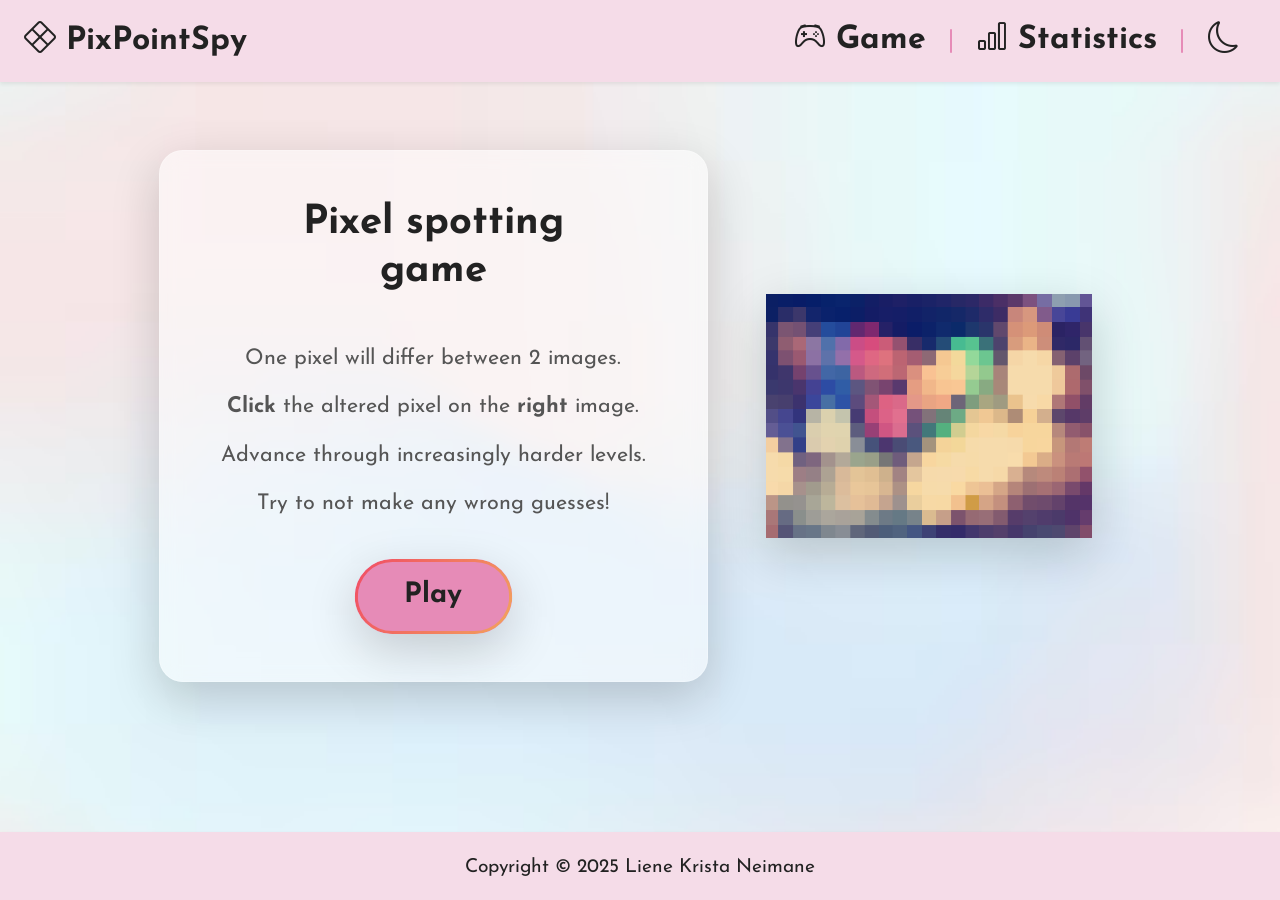
==== index.html @ 7faec217 "Replaced background music" ====
<!DOCTYPE html>
<html lang="en">

<head>
    <meta charset="UTF-8">
    <link href="images/icon.png" rel="icon">
    <link href="css/styles.css" rel="stylesheet">
    <link rel="stylesheet" href="https://cdn.jsdelivr.net/npm/bootstrap-icons@1.11.1/font/bootstrap-icons.css">
    <link rel="stylesheet"
          href="https://cdn.jsdelivr.net/npm/bootstrap@4.5.3/dist/css/bootstrap.min.css"
          integrity="sha384-TX8t27EcRE3e/ihU7zmQxVncDAy5uIKz4rEkgIXeMed4M0jlfIDPvg6uqKI2xXr2"
          crossorigin="anonymous">

    <title>PixPointSpy Menu</title>
</head>

<body>
    <!-- Navbar -->
    <nav class="navbar navbar-expand-lg fixed-top shadow-sm">
        <div class="container-fluid navbar-nav">
            <div class="d-flex ms-auto">
                <a class="nav-link" href="index.html"><i class="bi bi-x-diamond"></i> PixPointSpy</a>
            </div>
            <div class="d-flex ms-auto">
                <a class="nav-link" href="game.html"><i class="bi bi-controller"></i> Game</a>
                <div class="nav-divider mx-3"></div>
                <a class="nav-link" href="statistics.html"><i class="bi bi-bar-chart"></i> Statistics</a>
                <div class="nav-divider mx-3"></div>
                <button id="themeToggle" class="btn nav-link" style="font-size: 2rem; font-weight: bold;"><i class="bi bi-moon"></i></button>
            </div>
        </div>
    </nav>

    <!-- Main content -->
    <main class="d-flex align-items-center justify-content-center">
        <div class="container-fluid">
            <div class="row align-items-center">

                <!-- LEFT SIDE: Glass card with text -->
                <div class="col-lg-7 col-md-6 text-center text-md-start">
                    <div class="glass-card p-5 shadow-lg rounded-4">
                        <h2 class="display-4 fw-bold mb-3">Pixel spotting game</h2>
                        <p class="mb-3">
                            One pixel will differ between 2 images.
                        </p>
                        <p class="mb-3">
                            <b>Click</b> the altered pixel on the <b>right</b> image.
                        </p>
                        <p class="mb-3">
                            Advance through increasingly harder levels.
                        </p>
                        <p class="mb-3">
                            Try to not make any wrong guesses!
                        </p>
                        <br>
                        <a href="game.html" class="btn btn-primary px-5 py-3 rounded-pill shadow-lg font-weight-bold">
                            Play
                        </a>
                    </div>
                </div>

                <!-- RIGHT SIDE: 3D tilted image -->
                <div class="col-lg-5 col-md-6 text-center">
                    <div class="image-tilt-wrapper mx-auto">
                        <img src="images/pixels.png" alt="Pixel art preview" class="img-fluid tilt-image shadow-lg rounded-4">
                    </div>
                </div>

            </div>
        </div>
    </main>

    <!-- Footer -->
    <footer class="text-center py-3 shadow-sm position-relative" id="footerCredits">
        <small>Copyright © 2025 Liene Krista Neimane</small>

        <div id="creditsPopup" class="credits-popup">
            <p>CS50x Final Project</p>
            <p>Sound effects: 
                <a href="https://www.zapsplat.com/music/ui-user-interface-alert-game-software-success-loading-complete" target="_blank">Correct sound</a>, 
                <a href="https://www.zapsplat.com/music/ui-user-interface-alert-game-software-complete-tone" target="_blank">Wrong sound</a>
            </p>
            <p>Background music: 
                <a href="https://open.spotify.com/track/3JNG0zIgEMEs5UwEFeDVWr?si=c840a1ca27224885" target="_blank">Max Seraph & ELme - Folium</a>
            </p>
        </div>
    </footer>


    <script src="js/global.js"></script>
</body>

</html>
---- css/styles.css ----
@import url('https://fonts.googleapis.com/css2?family=Josefin+Sans:wght@300;400&display=swap');


/* Light theme */
:root {
    --bg-image: url("../images/bg-light.png");
    --bg-color: #f5dce8;
    --text-color: #222;

    --navbar-bg: #f5dce8;
    --footer-bg: #f5dce8;
    --navbar-text: #222;

    --btn-primary-bg: #e68bb7;
    --btn-primary-text: #fff;

    --card-bg: rgba(255, 255, 255, 0.5);
    --game-card-bg: #f9f5fc;
    --game-card-border: #e6d7f2;
    --info-card-bg: #fef6f8;
    --info-card-border: #f7cad0;

    --glass-bg: rgba(255, 255, 255, 0.5);
    --glass-border: rgba(255, 255, 255, 0.3);
    --glass-text: #222;
    --glass-text-muted: #555;

    --menu-background: #dab0c47b;
}

/* Dark theme */
[data-theme="dark"] {
    --bg-image: url("../images/bg-dark.png");
    --bg-color: #46142c;
    --text-color: #f5f5f5;

    --navbar-bg: #46142c;
    --footer-bg: #46142c;

    --btn-primary-bg: #76214a;
    --btn-primary-text: #fff;
    --navbar-text: #eee;

    --card-bg: rgba(40, 40, 40, 0.491);
    --game-card-bg: #2b2b3a;
    --game-card-border: #44445a;
    --info-card-bg: #3a3742;
    --info-card-border: #5c566b;

    --glass-bg: rgba(30, 30, 40, 0.6);
    --glass-border: rgba(255, 255, 255, 0.1);
    --glass-text: #eee !important;
    --glass-text-muted: #ccc !important;

    --menu-background: #46142c79;
}

* {
  transition: background-color 0.1s ease, color 0.1s ease;
}


body {
    background-color: var(--bg-color);
    background-image: var(--bg-image);
    background-repeat: no-repeat;
    background-attachment: fixed; 
    background-size: 100% 100%;
    
    font-family: "Josefin Sans", sans-serif !important;
    text-align: center;
    align-items: center;
    margin-top: 40px;

    display: flex;
    flex-direction: column;
    min-height: 100vh;
    margin: 0;
    /* height: 100%; */
}

html {
    height: 100%;
    margin: 0
}

main {
    min-height: calc(100vh - 160px);
    flex: 1;
}

main .container-fluid {
    max-width: 2000px;
    padding-left: 4%;
    padding-right: 4%;
}


/* Navbar */
.navbar {
    background-color: var(--navbar-bg);
    font-weight: bold;
    font-size: 2rem;
    width: 100%;
    flex-shrink: 0;
}

.navbar .nav-link,
.navbar .btn.nav-link {
    color: var(--navbar-text) !important;
    position: relative;
}

.navbar .nav-link:hover,
.navbar .btn.nav-link:hover {
    color: #b56aaf !important;
}

/* Divider */
.nav-divider {
    width: 2px;
    height: 24px;
    background-color: var(--btn-primary-bg);
    align-self: center;
    border-radius: 10px !important;
}

.music-dropdown {
    position: relative;
}

.music-menu {
    position: absolute;
    top: 100%;
    left: 50%;
    transform: translateX(-50%);
    display: none;
    background: var(--navbar-bg);
    border: 1px solid var(--glass-border);
    border-radius: 6px;
    padding: 0.5rem;
    min-width: 150px;
    z-index: 1000;
}

.music-dropdown.active .music-menu {
    display: block;
}

.music-menu {
    transition: opacity 0.2s ease;
}


/* Footer */
footer {
    background-color: var(--footer-bg);
    font-size: 1.5rem;
    width: 100%;
    flex-shrink: 0;
    color: var(--navbar-text) !important;
}

.credits-popup {
    display: none;
    position: absolute;
    bottom: 100%; 
    left: 50%;
    transform: translateX(-50%);
    background-color: var(--bg-color);
    color: var(--navbar-text);
    padding: 10px 15px;
    border-radius: 8px;
    font-size: 0.85rem;
    text-align: left;
    min-width: 250px;
    box-shadow: 0 4px 8px rgba(0,0,0,0.3);
    z-index: 10;
}

.credits-popup p {
    margin: 5px 0;
}

.credits-popup a {
    color: var(--glass-text-muted) !important;
}

.credits-popup a:hover {
    color: #b56aaf !important;
}

#footerCredits:hover .credits-popup {
    display: block;
}



/* --- 3D Tilt Image Effect --- */
.image-tilt-wrapper img {
    max-width: 85%;
    transition: transform 0.4s ease, box-shadow 0.4s ease;
}

.tilt-image:hover {
    transform: rotateY(10deg) rotateX(-5deg) scale(1.05);
    box-shadow: 0 25px 45px rgba(0, 0, 0, 0.3);
}

.tilt-image:hover {
    transform: rotateY(10deg) rotateX(-5deg) scale(1.03);
    box-shadow: 0 20px 40px rgba(0, 0, 0, 0.25);
}

.tilt-image:active {
    transform: rotateY(0deg) rotateX(0deg) scale(0.98);
}


@media (max-width: 768px) {
    main .row {
        text-align: center;
    }
    .tilt-image {
        max-width: 80%;
    }
}


/* Statistics table */
table {
    color: var(--glass-text) !important;
    border-radius: 12px;
    overflow: hidden;
}



/* --- Glassmorphism card --- */
.glass-card {
    background: var(--glass-bg);
    border: 1px solid var(--glass-border);
    color: var(--glass-text);
    backdrop-filter: blur(10px);
    border: 1px solid rgba(255, 255, 255, 0.25);
    box-shadow: 0 4px 30px rgba(0, 0, 0, 0.15);
    max-width: 110%;
    border-radius: 1.5rem;
    transition: transform 0.3s ease, box-shadow 0.3s ease;
}

.glass-card h2 {
    font-size: 2.5rem;
    font-weight: 700;
    padding-bottom: 2rem;
    padding-left: 2.5rem;
    padding-right: 2.5rem;
}

.glass-card p {
    font-size: 1.35rem;
    color: var(--glass-text-muted);
}

.list-group-item {
    background: var(--glass-bg) !important;
    border: 1px solid var(--glass-border) !important; 
}


/* Buttons */
.glass-card .btn-primary {
    transition: all 0.2s ease-in-out !important;  
    padding: 4rem;
    font-size: 1.7rem;
    background-color: var(--btn-primary-bg);
    color: var(--glass-text);
    position: relative;
    z-index: 1;
    overflow: hidden;
    border: transparent;
    background-clip: padding-box;
    transform: scale(1.03);
}

.btn-primary:hover {
    background-color: var(--btn-primary-bg) !important;
    box-shadow: 0 0 20px rgba(255, 255, 255, 0.4) !important;
    transform: translateY(-3px) !important;
}

.restart-highlight {
    position: relative;
    z-index: 1;
    overflow: hidden;
}

.restart-highlight::before,
.glass-card .btn-primary::before {
    content: "";
    position: absolute;
    inset: 0;
    border-radius: inherit;
    padding: 3px;
    background: linear-gradient(
        120deg,
        #ff000073,
        #ff80007b,
        #ffff007e,
        #00ff0080,
        #0000ff76,
        #8c00ff7e,
        #ff000075
    );
    background-size: 400% 400%;
    animation: rainbow-border 6s linear infinite;
    z-index: -1;
    mask: 
        linear-gradient(#fff 0 0) content-box,
        linear-gradient(#fff 0 0);
    mask-composite: exclude;
}

@keyframes rainbow-border {
    0% { background-position: 0% 50%; }
    50% { background-position: 100% 50%; }
    100% { background-position: 0% 50%; }
}

.start-btn {
    transition: all 0.2s ease-in-out !important;  
    background-color: var(--bg-color) !important;
    color: var(--text-color) !important;
}

.start-btn:hover {
    background-color: var(--btn-primary-bg) !important;
    transform: scale(1.03);
}


/* Game cards */
.game-card {
    color: var(--glass-text) !important;
    background: var(--game-card-bg) !important;
    border: 2px solid var(--game-card-border) !important;
    border-radius: 30px !important;
}

.info-card {
    color: var(--glass-text) !important;
    background: var(--info-card-bg) !important;
    border: 2px solid var(--info-card-border) !important;
    border-radius: 30px !important;
}

.row > [class*='col-'] {
    display: flex;
}


/* Canvas */
.canvas-container {
    display: flex;
    justify-content: center;
    align-items: flex-start;
    gap: 20px;
    flex-wrap: nowrap;
    padding: 10px;
}

.canvas-box {
    flex: 0 0 auto;
    text-align: center;
    border-radius: 12px;
    background: var(--menu-background);
    padding: 10px;
    box-shadow: 0px 2px 10px rgba(38, 29, 41, 0.312) !important;
}

canvas {
    display: block;
    width: auto;
    height: auto;
    max-width: none;
    max-height: none;
    border-radius: 10px;
    box-shadow: 0 2px 8px rgba(0, 0, 0, 0.15);
    image-rendering: pixelated;
}


@media (max-width: 992px) {
    .canvas-container {
        flex-wrap: nowrap;
        overflow-x: auto;
    }
}


/* Game info styling */
.stats-panel {
    background: rgba(255, 255, 255, 0.7);
    border-radius: 10px;
    padding: 15px;
    text-align: left;
    font-size: 1.2rem;
    box-shadow: inset 0 0 10px rgba(0,0,0,0.1);
}

.stat-item {
    display: flex;
    justify-content: space-between;
    margin: 8px 0;
}

.stat-label {
    font-weight: bold;
    color: #555;
}

.stat-value {
    font-weight: bold;
    color: #222;
}

.stat-divider {
    border-top: 1px solid rgba(0, 0, 0, 0.2);
    margin: 10px 0;
}


/* Overlay */
#loadingOverlay {
    background: rgba(0, 0, 0, 0.55);
    z-index: 10;
    opacity: 0;
    pointer-events: none;
    transition: opacity 0.3s ease;
    border-radius: 0.25rem;
}

#loadingOverlay.active {
    opacity: 1;
    pointer-events: all;
}

.loading-text {
    font-size: 1.5rem;
    animation: pulse 1.5s ease-in-out infinite;
}

@keyframes pulse {
    0%, 100% { opacity: 0.6; transform: scale(1); }
    50% { opacity: 1; transform: scale(1.05); }
}


/* Hint */
#restartHint {
    opacity: 0;
    transition: opacity 0.1s ease;
    font-size: large !important;
}

#restartHint.show {
    display: block !important;
    opacity: 1;
}


/* Sonic easter egg */
#sonicDash {
    position: fixed;
    top: 50%;
    left: -100px;
    width: 80px;
    height: 80px;
    background: radial-gradient(circle, #00bfff 20%, rgba(0,191,255,0.5) 60%, transparent 80%);
    border-radius: 50%;
    box-shadow: 0 0 40px 20px rgba(0,191,255,0.5);
    opacity: 0;
    transform: translateY(-50%) scale(0.7);
    z-index: 9999;
    pointer-events: none;
    animation: sonic-dash 0.5s ease-in-out forwards;
    animation-delay: 0.3s;
}

@keyframes sonic-dash {
    0% {
        left: -100px;
        opacity: 1;
        transform: translateY(-50%) scale(0.7);
        box-shadow: 0 0 40px 20px rgba(0,191,255,0.5);
    }
    40% {
        transform: translateY(-55%) scale(1.2);
        box-shadow: 0 0 80px 40px rgba(0,191,255,0.7);
    }
    100% {
        left: calc(100vw + 100px);
        opacity: 0;
        transform: translateY(-50%) scale(0.5);
        box-shadow: 0 0 0 0 rgba(0,191,255,0);
    }
}


/* Kirby easter egg */
#kirbyStar {
    position: fixed;
    top: 50%;
    left: -100px;
    width: 80px;
    height: 80px;
    background: radial-gradient(circle, #ffb6c1 0%, #ff69b4 70%, transparent 100%);
    border-radius: 50%;
    animation: kirby-fly 1s ease-in-out forwards;
    animation-delay: 0.1s;
    z-index: 9999;
    box-shadow: 0 0 20px rgba(255, 182, 193, 0.8);
}

@keyframes kirby-fly {
    0% { transform: translateY(0) scale(1); opacity: 1; }
    50% { transform: translateX(50vw) translateY(-50px) scale(1.2); }
    100% { transform: translateX(110vw) translateY(0) scale(0.8); opacity: 0; }
}
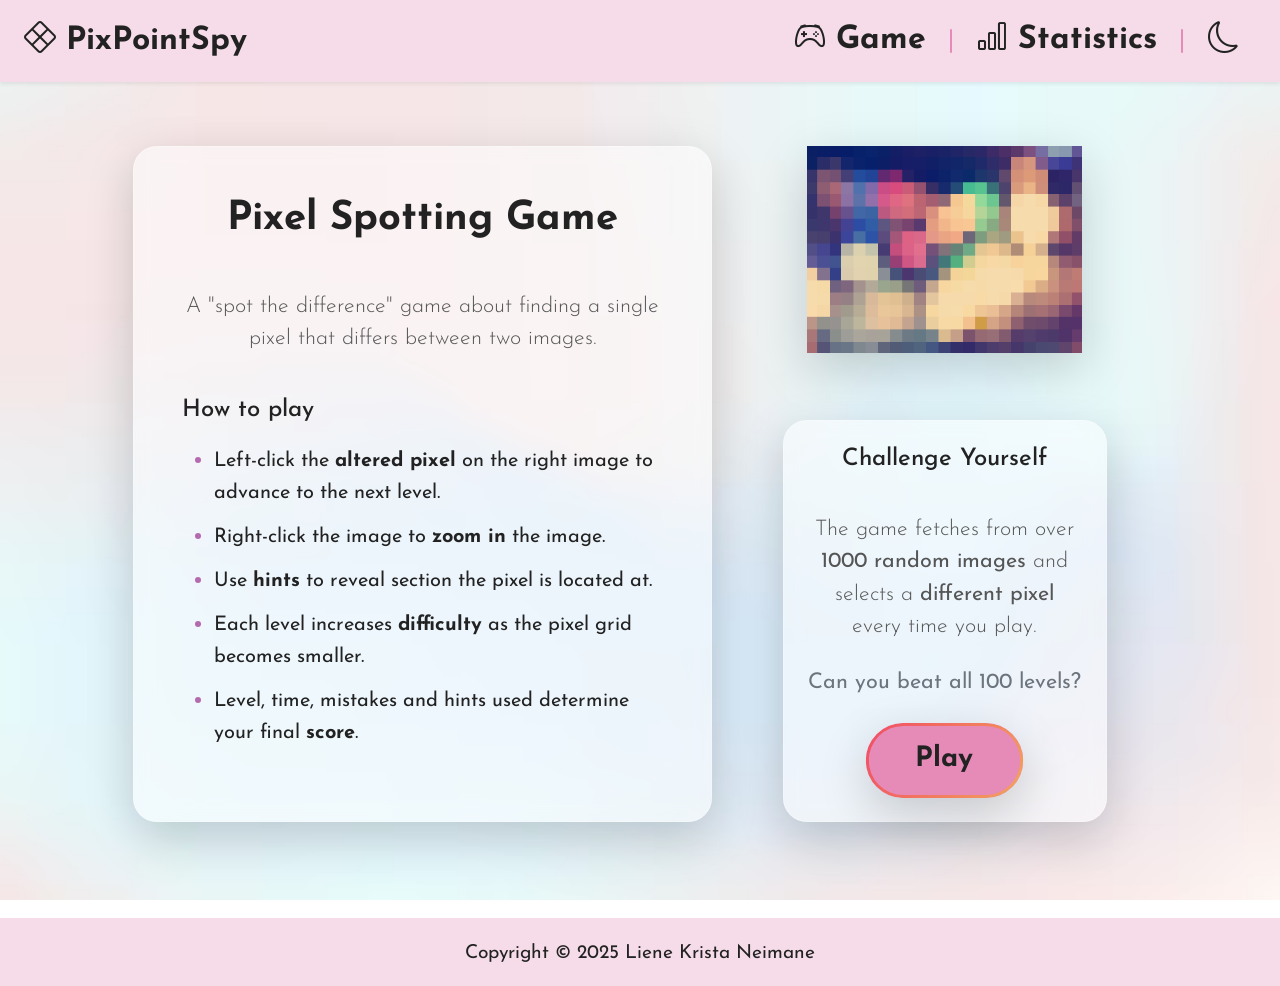
==== commit 99ae0372: "Updated main menu to look much better" ====
--- a/index.html
+++ b/index.html
@@ -32,43 +32,68 @@
     </nav>
 
     <!-- Main content -->
-    <main class="d-flex align-items-center justify-content-center">
-        <div class="container-fluid">
-            <div class="row align-items-center">
+    <main class="container my-5"  style="padding-top: 50px;">
+        <div class="d-flex align-items-center justify-content-center py-5">
+            <div class="container-fluid px-5">
+                <div class="row g-4 align-items-stretch">
 
-                <!-- LEFT SIDE: Glass card with text -->
-                <div class="col-lg-7 col-md-6 text-center text-md-start">
-                    <div class="glass-card p-5 shadow-lg rounded-4">
-                        <h2 class="display-4 fw-bold mb-3">Pixel spotting game</h2>
-                        <p class="mb-3">
-                            One pixel will differ between 2 images.
-                        </p>
-                        <p class="mb-3">
-                            <b>Click</b> the altered pixel on the <b>right</b> image.
-                        </p>
-                        <p class="mb-3">
-                            Advance through increasingly harder levels.
-                        </p>
-                        <p class="mb-3">
-                            Try to not make any wrong guesses!
-                        </p>
-                        <br>
-                        <a href="game.html" class="btn btn-primary px-5 py-3 rounded-pill shadow-lg font-weight-bold">
-                            Play
-                        </a>
+                    <!-- LEFT SIDE: Glass card -->
+                    <div class="col-lg-7 col-md-7 d-flex">
+                        <div class="glass-card p-5 shadow-lg rounded-4 w-100">
+                            <h2 class="display-4 fw-bold mb-3 text-center">Pixel Spotting Game</h2>
+
+                            <p class="lead text-center mb-3">
+                                A "spot the difference" game about finding a single pixel that differs between two images.
+                            </p>
+                            <br>
+
+                            <h4 class="fw-semibold mb-3">How to play</h4>
+                            <ul class="fs-5 mb-4">
+                                <li class="mb-2">Left-click the <b>altered pixel</b> on the right image to advance to the next level.</li>
+                                <li class="mb-2">Right-click the image to <b>zoom in</b> the image.</li>
+                                <li class="mb-2">Use <b>hints</b> to reveal section the pixel is located at.</li>
+                                <li class="mb-2">Each level increases <b>difficulty</b> as the pixel grid becomes smaller.</li>
+                                <li class="mb-2">Level, time, mistakes and hints used determine your final <b>score</b>.</li>
+                            </ul>
+                        </div>
+                    </div>
+
+
+                    <!-- RIGHT SIDE: Column with image and card aligned -->
+                    <div class="col-lg-5 col-md-5 d-flex flex-column justify-content-between">
+
+                        <!-- TOP: Image -->
+                        <div class="text-center">
+                            <div class="image-tilt-wrapper mx-auto" style="max-width: 80%;">
+                                <img src="images/pixels.png" alt="Pixel art preview" class="img-fluid tilt-image shadow-lg rounded-4">
+                            </div>
+                        </div>
+
+                        <!-- BOTTOM: Glass card -->
+                        <div class="mt-auto text-center">
+                            <div class="glass-card p-4 shadow-lg rounded-4 mx-auto" style="max-width: 80%;">
+                                <h4 class="fw-bold mb-3">Challenge Yourself</h4><br>
+                                <p class="lead text-center mb-4">
+                                    The game fetches from over <b>1000 random images</b> and selects a <b>different pixel</b> every time you play.
+                                </p>
+                                <p class="mb-4 text-muted">
+                                    Can you beat all 100 levels?
+                                </p>
+                                <div class="text-center">
+                                    <a href="game.html" class="btn btn-primary px-5 py-3 rounded-pill shadow-lg font-weight-bold">
+                                        Play
+                                    </a>
+                                </div>
+                            </div>
+                        </div>
                     </div>
                 </div>
-
-                <!-- RIGHT SIDE: 3D tilted image -->
-                <div class="col-lg-5 col-md-6 text-center">
-                    <div class="image-tilt-wrapper mx-auto">
-                        <img src="images/pixels.png" alt="Pixel art preview" class="img-fluid tilt-image shadow-lg rounded-4">
-                    </div>
-                </div>
-
             </div>
         </div>
     </main>
+
+
+
 
     <!-- Footer -->
     <footer class="text-center py-3 shadow-sm position-relative" id="footerCredits">
--- a/css/styles.css
+++ b/css/styles.css
@@ -76,7 +76,6 @@
     flex-direction: column;
     min-height: 100vh;
     margin: 0;
-    /* height: 100%; */
 }
 
 html {
@@ -194,6 +193,22 @@
     display: block;
 }
 
+
+/* List */
+.glass-card ul {
+    list-style-type: disc;
+    padding-left: 2rem;
+    line-height: 1.6;
+}
+
+.glass-card li {
+    font-size: 20px;
+}
+
+.glass-card li::marker {
+    color: #b56aaf;
+    font-size: 1.5rem;
+}
 
 
 /* --- 3D Tilt Image Effect --- */
@@ -398,6 +413,20 @@
 }
 
 
+/* Magnifying glass */
+#lensCanvas {
+    position: absolute;
+    width: 200px;
+    height: 200px;
+    border-radius: 50%;
+    pointer-events: none;
+    border: 2px solid var(--btn-primary-bg) !important;
+    box-shadow: 0 0 8px var(--glass-text-muted) !important;
+    z-index: 1000;
+    display: none;
+}
+
+
 /* Game info styling */
 .stats-panel {
     background: rgba(255, 255, 255, 0.7);
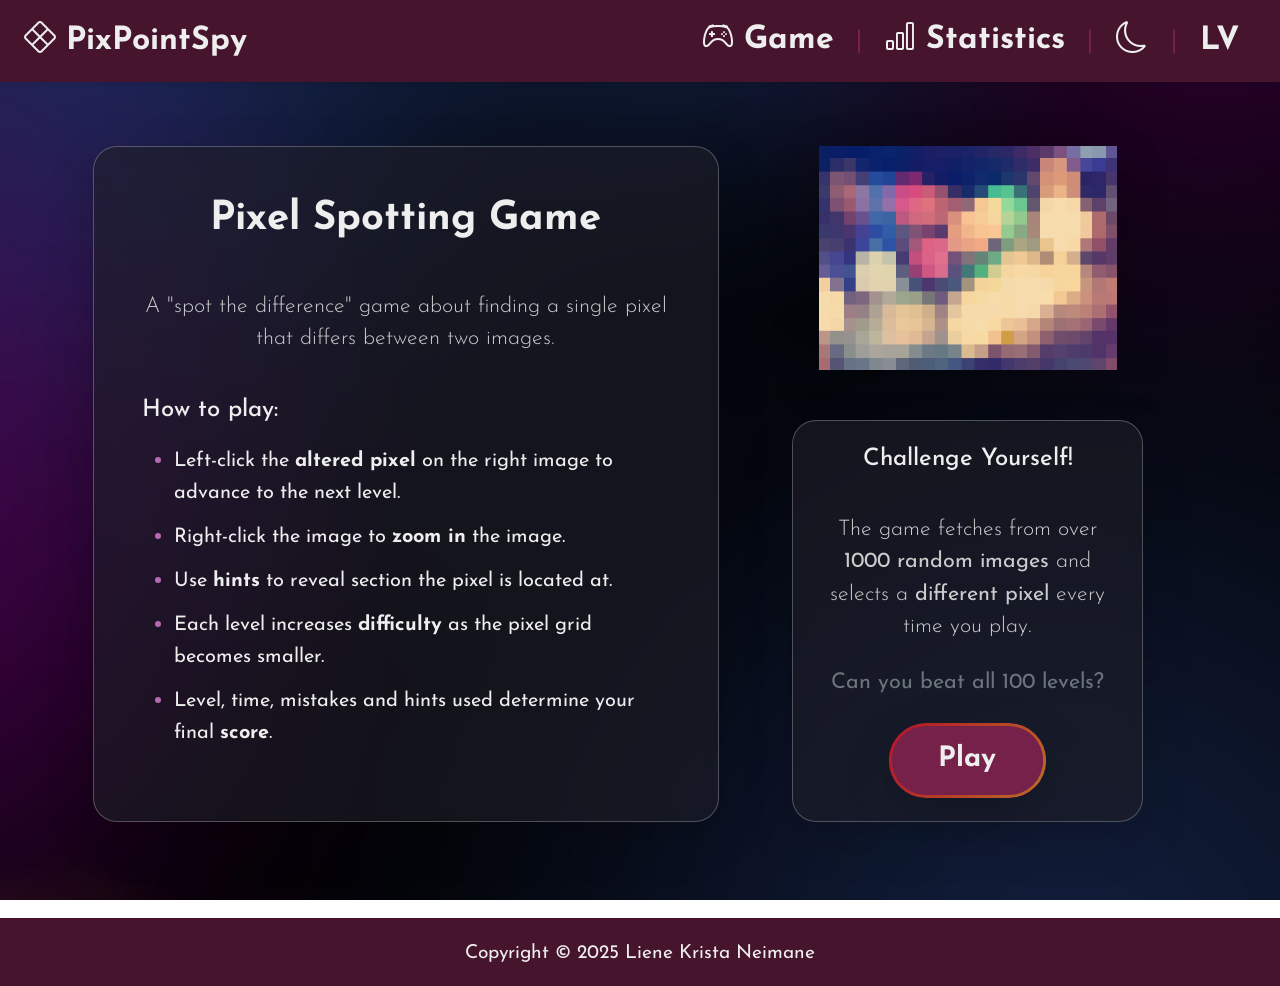
==== commit 39a90e6a: "Added Latvian language support and translations" ====
--- a/index.html
+++ b/index.html
@@ -11,7 +11,7 @@
           integrity="sha384-TX8t27EcRE3e/ihU7zmQxVncDAy5uIKz4rEkgIXeMed4M0jlfIDPvg6uqKI2xXr2"
           crossorigin="anonymous">
 
-    <title>PixPointSpy Menu</title>
+    <title>PixPointSpy</title>
 </head>
 
 <body>
@@ -22,42 +22,61 @@
                 <a class="nav-link" href="index.html"><i class="bi bi-x-diamond"></i> PixPointSpy</a>
             </div>
             <div class="d-flex ms-auto">
-                <a class="nav-link" href="game.html"><i class="bi bi-controller"></i> Game</a>
+                <a class="nav-link" href="game.html">
+                    <i class="bi bi-controller"></i> <span data-key="game">Game</span>
+                </a>
                 <div class="nav-divider mx-3"></div>
-                <a class="nav-link" href="statistics.html"><i class="bi bi-bar-chart"></i> Statistics</a>
+                <a class="nav-link" href="statistics.html">
+                    <i class="bi bi-bar-chart"></i> <span data-key="statistics">Statistics</span>
+                </a>
                 <div class="nav-divider mx-3"></div>
-                <button id="themeToggle" class="btn nav-link" style="font-size: 2rem; font-weight: bold;"><i class="bi bi-moon"></i></button>
+                <button id="themeToggle" class="btn nav-link" style="font-size: 2rem; font-weight: bold;">
+                    <i class="bi bi-moon"></i>
+                </button>
+                <div class="nav-divider mx-3"></div>
+                <button id="lang-btn" class="btn nav-link" style="font-size: 2rem; font-weight: bold;">LV</button>
             </div>
         </div>
     </nav>
 
     <!-- Main content -->
-    <main class="container my-5"  style="padding-top: 50px;">
+    <main class="container my-5" style="padding-top: 50px;">
         <div class="d-flex align-items-center justify-content-center py-5">
-            <div class="container-fluid px-5">
+            <div class="container-fluid px-2">
                 <div class="row g-4 align-items-stretch">
 
                     <!-- LEFT SIDE: Glass card -->
                     <div class="col-lg-7 col-md-7 d-flex">
                         <div class="glass-card p-5 shadow-lg rounded-4 w-100">
-                            <h2 class="display-4 fw-bold mb-3 text-center">Pixel Spotting Game</h2>
+                            <h2 class="display-4 fw-bold mb-3 text-center" data-key="heading_main">
+                                Pixel Spotting Game
+                            </h2>
 
-                            <p class="lead text-center mb-3">
+                            <p class="lead text-center mb-3" data-key="description_main">
                                 A "spot the difference" game about finding a single pixel that differs between two images.
                             </p>
                             <br>
 
-                            <h4 class="fw-semibold mb-3">How to play</h4>
+                            <h4 class="fw-semibold mb-3" data-key="heading_how_to_play">How to play</h4>
                             <ul class="fs-5 mb-4">
-                                <li class="mb-2">Left-click the <b>altered pixel</b> on the right image to advance to the next level.</li>
-                                <li class="mb-2">Right-click the image to <b>zoom in</b> the image.</li>
-                                <li class="mb-2">Use <b>hints</b> to reveal section the pixel is located at.</li>
-                                <li class="mb-2">Each level increases <b>difficulty</b> as the pixel grid becomes smaller.</li>
-                                <li class="mb-2">Level, time, mistakes and hints used determine your final <b>score</b>.</li>
+                                <li class="mb-2" data-key="rule_1">
+                                    Left-click the <b>altered pixel</b> on the right image to advance to the next level.
+                                </li>
+                                <li class="mb-2" data-key="rule_2">
+                                    Right-click the image to <b>zoom in</b> the image.
+                                </li>
+                                <li class="mb-2" data-key="rule_3">
+                                    Use <b>hints</b> to reveal section the pixel is located at.
+                                </li>
+                                <li class="mb-2" data-key="rule_4">
+                                    Each level increases <b>difficulty</b> as the pixel grid becomes smaller.
+                                </li>
+                                <li class="mb-2" data-key="rule_5">
+                                    Level, time, mistakes and hints used determine your final <b>score</b>.
+                                </li>
                             </ul>
                         </div>
                     </div>
-
 
                     <!-- RIGHT SIDE: Column with image and card aligned -->
                     <div class="col-lg-5 col-md-5 d-flex flex-column justify-content-between">
@@ -72,15 +91,15 @@
                         <!-- BOTTOM: Glass card -->
                         <div class="mt-auto text-center">
                             <div class="glass-card p-4 shadow-lg rounded-4 mx-auto" style="max-width: 80%;">
-                                <h4 class="fw-bold mb-3">Challenge Yourself</h4><br>
-                                <p class="lead text-center mb-4">
+                                <h4 class="fw-bold mb-3" data-key="challenge_heading">Challenge Yourself</h4><br>
+                                <p class="lead text-center mb-4" data-key="challenge_description">
                                     The game fetches from over <b>1000 random images</b> and selects a <b>different pixel</b> every time you play.
                                 </p>
-                                <p class="mb-4 text-muted">
+                                <p class="mb-4 text-muted" data-key="challenge_question">
                                     Can you beat all 100 levels?
                                 </p>
                                 <div class="text-center">
-                                    <a href="game.html" class="btn btn-primary px-5 py-3 rounded-pill shadow-lg font-weight-bold">
+                                    <a href="game.html" class="btn btn-primary px-5 py-3 rounded-pill shadow-lg font-weight-bold" data-key="play_button">
                                         Play
                                     </a>
                                 </div>
@@ -92,27 +111,29 @@
         </div>
     </main>
 
-
-
-
     <!-- Footer -->
     <footer class="text-center py-3 shadow-sm position-relative" id="footerCredits">
-        <small>Copyright © 2025 Liene Krista Neimane</small>
+        <small data-key="footer_copyright">Copyright © 2025 Liene Krista Neimane</small>
 
         <div id="creditsPopup" class="credits-popup">
-            <p>CS50x Final Project</p>
-            <p>Sound effects: 
-                <a href="https://www.zapsplat.com/music/ui-user-interface-alert-game-software-success-loading-complete" target="_blank">Correct sound</a>, 
-                <a href="https://www.zapsplat.com/music/ui-user-interface-alert-game-software-complete-tone" target="_blank">Wrong sound</a>
+            <p>
+                <span data-key="footer_photos">Photos:</span>
+                <a href="https://picsum.photos" target="_blank">Lorem Picsum</a>
             </p>
-            <p>Background music: 
+            <p>
+                <span data-key="footer_sounds">Sound effects:</span>
+                <a href="https://www.zapsplat.com/music/ui-user-interface-alert-game-software-success-loading-complete" target="_blank" data-key="source_correct">Zapsplat - Correct</a>,
+                <a href="https://www.zapsplat.com/music/ui-user-interface-alert-game-software-complete-tone" target="_blank" data-key="source_wrong">Zapsplat - Wrong</a>
+            </p>
+            <p>
+                <span data-key="footer_music">Background music:</span>
                 <a href="https://open.spotify.com/track/3JNG0zIgEMEs5UwEFeDVWr?si=c840a1ca27224885" target="_blank">Max Seraph & ELme - Folium</a>
             </p>
         </div>
     </footer>
 
-
-    <script src="js/global.js"></script>
+    <script src="js/theme.js"></script>
+    <script src="js/language.js"></script>
 </body>
 
 </html>
--- a/css/styles.css
+++ b/css/styles.css
@@ -56,7 +56,7 @@
 }
 
 * {
-  transition: background-color 0.1s ease, color 0.1s ease;
+    transition: background-color 0.1s ease, color 0.1s ease;
 }
 
 
@@ -556,3 +556,65 @@
     50% { transform: translateX(50vw) translateY(-50px) scale(1.2); }
     100% { transform: translateX(110vw) translateY(0) scale(0.8); opacity: 0; }
 }
+
+
+/* Zelda easter egg */
+#zeldaTriforce {
+    position: fixed;
+    top: 50%;
+    left: 50%;
+    width: 0;
+    height: 0;
+    transform: translate(-50%, -50%) scale(1);
+    z-index: 9999;
+    pointer-events: none;
+    opacity: 0;
+    animation: triforce-appear 1s ease-out forwards;
+}
+
+#zeldaTriforce::before,
+#zeldaTriforce::after,
+#zeldaTriforce div {
+    content: "";
+    position: absolute;
+    width: 0;
+    height: 0;
+    border-left: 30px solid transparent;
+    border-right: 30px solid transparent;
+    border-bottom: 52px solid gold;
+    filter: drop-shadow(0 0 15px #9a7f1db0);
+}
+
+#zeldaTriforce::before {
+    transform: translate(-32px, 26px);
+}
+
+#zeldaTriforce::after {
+    transform: translate(32px, 26px);
+}
+
+#zeldaTriforce div {
+    transform: translate(0, -26px);
+}
+
+@keyframes triforce-appear {
+    0% {
+        opacity: 0;
+        transform: translate(-50%, -50%) scale(0.5);
+        filter: brightness(1);
+    }
+    30% {
+        opacity: 1;
+        transform: translate(-50%, -50%) scale(1);
+        filter: brightness(1.5);
+    }
+    60% {
+        transform: translate(-50%, -50%) scale(1.1);
+        filter: brightness(2);
+    }
+    100% {
+        opacity: 0;
+        transform: translate(-50%, -50%) scale(0.5);
+        filter: brightness(1);
+    }
+}
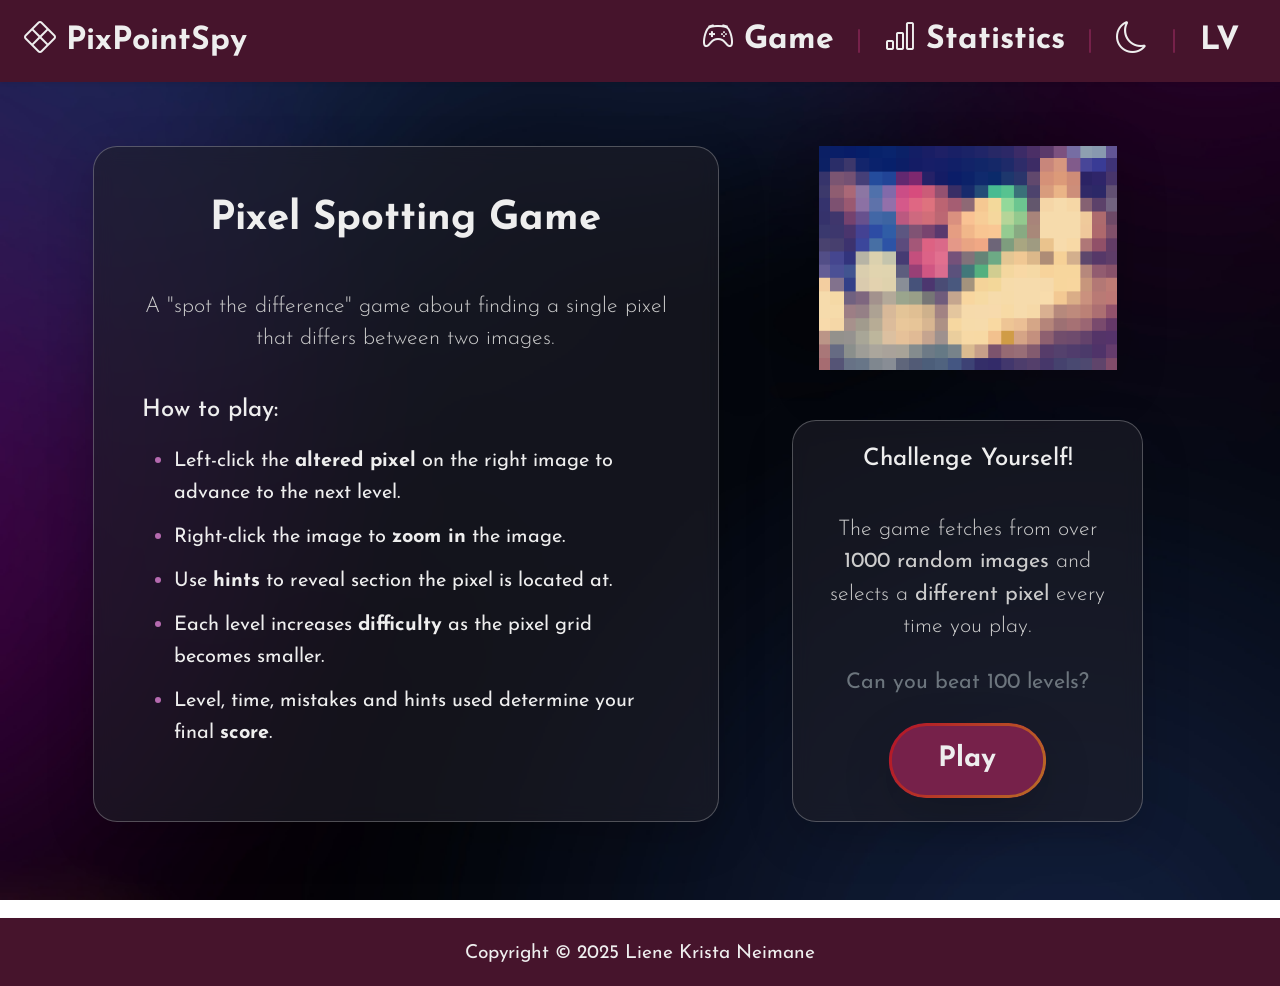
==== commit f392483c: "Update index.html" ====
--- a/index.html
+++ b/index.html
@@ -96,7 +96,7 @@
                                     The game fetches from over <b>1000 random images</b> and selects a <b>different pixel</b> every time you play.
                                 </p>
                                 <p class="mb-4 text-muted" data-key="challenge_question">
-                                    Can you beat all 100 levels?
+                                    Can you beat 100 levels?
                                 </p>
                                 <div class="text-center">
                                     <a href="game.html" class="btn btn-primary px-5 py-3 rounded-pill shadow-lg font-weight-bold" data-key="play_button">
